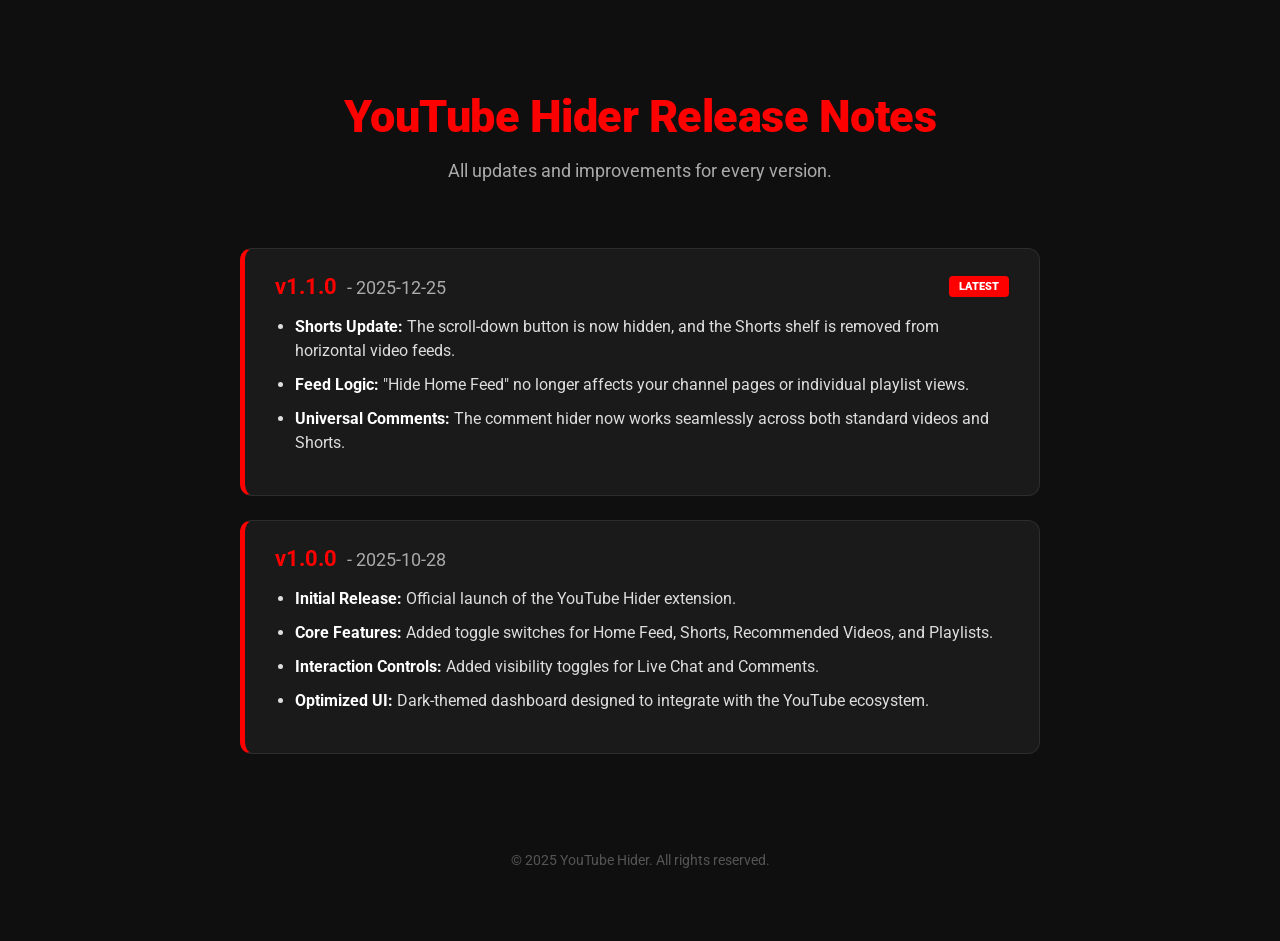
==== index.html @ e8aa633d "Update release date for version 1.0.0" ====
<!DOCTYPE html>
<html lang="en">
<head>
    <meta charset="UTF-8">
    <meta name="viewport" content="width=device-width, initial-scale=1.0">
    <title>YouTube Hider Release Notes</title>
    <link rel="stylesheet" href="style.css">
    <link href="https://fonts.googleapis.com/css2?family=Roboto:wght@400;700;900&display=swap" rel="stylesheet">
</head>
<body>

    <header>
        <h1>YouTube Hider Release Notes</h1>
        <p>All updates and improvements for every version.</p>
    </header>

    <main class="container">
        <article class="release-card">
            <div class="version-header">
                <span class="version-title">v1.1.0 <span class="version-date">- 2025-12-25</span></span>
                <span class="tag-latest">Latest</span>
            </div>
            <ul class="change-list">
                <li><strong>Shorts Update:</strong> The scroll-down button is now hidden, and the Shorts shelf is removed from horizontal video feeds.</li>
                <li><strong>Feed Logic:</strong> "Hide Home Feed" no longer affects your channel pages or individual playlist views.</li>
                <li><strong>Universal Comments:</strong> The comment hider now works seamlessly across both standard videos and Shorts.</li>
            </ul>
        </article>

        <article class="release-card">
            <div class="version-header">
                <span class="version-title">v1.0.0 <span class="version-date">- 2025-10-28</span></span>
            </div>
            <ul class="change-list">
                <li><strong>Initial Release:</strong> Official launch of the YouTube Hider extension.</li>
                <li><strong>Core Features:</strong> Added toggle switches for Home Feed, Shorts, Recommended Videos, and Playlists.</li>
                <li><strong>Interaction Controls:</strong> Added visibility toggles for Live Chat and Comments.</li>
                <li><strong>Optimized UI:</strong> Dark-themed dashboard designed to integrate with the YouTube ecosystem.</li>
            </ul>
        </article>
    </main>

    <footer>
        <p>&copy; 2025 YouTube Hider. All rights reserved.</p>
    </footer>

</body>
</html>
---- style.css ----
:root {
    --bg-color: #0f0f0f;
    --card-bg: #1a1a1a;
    --card-hover-bg: #222222;
    --primary-red: #ff0000;
    --text-main: #ffffff;
    --text-secondary: #aaaaaa;
    --border-color: #2d2d2d;
    --transition-speed: 0.25s;
}

body {
    background-color: var(--bg-color);
    color: var(--text-main);
    /* Roboto is the standard YouTube font */
    font-family: 'Roboto', sans-serif;
    margin: 0;
    padding: 60px 20px;
    display: flex;
    flex-direction: column;
    align-items: center;
}

header {
    text-align: center;
    margin-bottom: 50px;
}

h1 {
    color: var(--primary-red);
    font-size: 2.8rem;
    margin-bottom: 10px;
    font-weight: 900;
    letter-spacing: -0.5px;
}

header p {
    color: var(--text-secondary);
    font-size: 1.1rem;
    font-weight: 400;
}

.container {
    width: 100%;
    max-width: 800px;
}

/* --- Card Styles --- */
.release-card {
    background-color: var(--card-bg);
    border: 1px solid var(--border-color);
    border-left: 5px solid var(--primary-red);
    border-radius: 12px;
    padding: 24px 30px;
    margin-bottom: 24px;
    cursor: default;
    transition: all var(--transition-speed) ease;
}

/* --- Hover Effect --- */
.release-card:hover {
    background-color: var(--card-hover-bg);
    transform: translateY(-4px);
    box-shadow: 0 10px 20px rgba(0, 0, 0, 0.4);
    border-color: #444;
}

.version-header {
    display: flex;
    justify-content: space-between;
    align-items: center;
    margin-bottom: 15px;
}

.version-title {
    color: var(--primary-red);
    font-weight: 700;
    font-size: 1.4rem;
}

.version-date {
    color: var(--text-secondary);
    font-weight: 400;
    font-size: 1.1rem;
    margin-left: 5px;
}

.tag-latest {
    background-color: var(--primary-red);
    color: white;
    font-size: 0.7rem;
    font-weight: 900;
    padding: 4px 10px;
    border-radius: 4px;
    text-transform: uppercase;
}

.change-list {
    list-style-type: disc;
    margin-left: 20px;
    padding: 0;
    color: #dddddd;
}

.change-list li {
    margin-bottom: 10px;
    font-size: 1rem;
    line-height: 1.5;
}

.change-list li strong {
    color: var(--text-main);
}

footer {
    margin-top: 60px;
    color: #555555;
    font-size: 0.85rem;
}
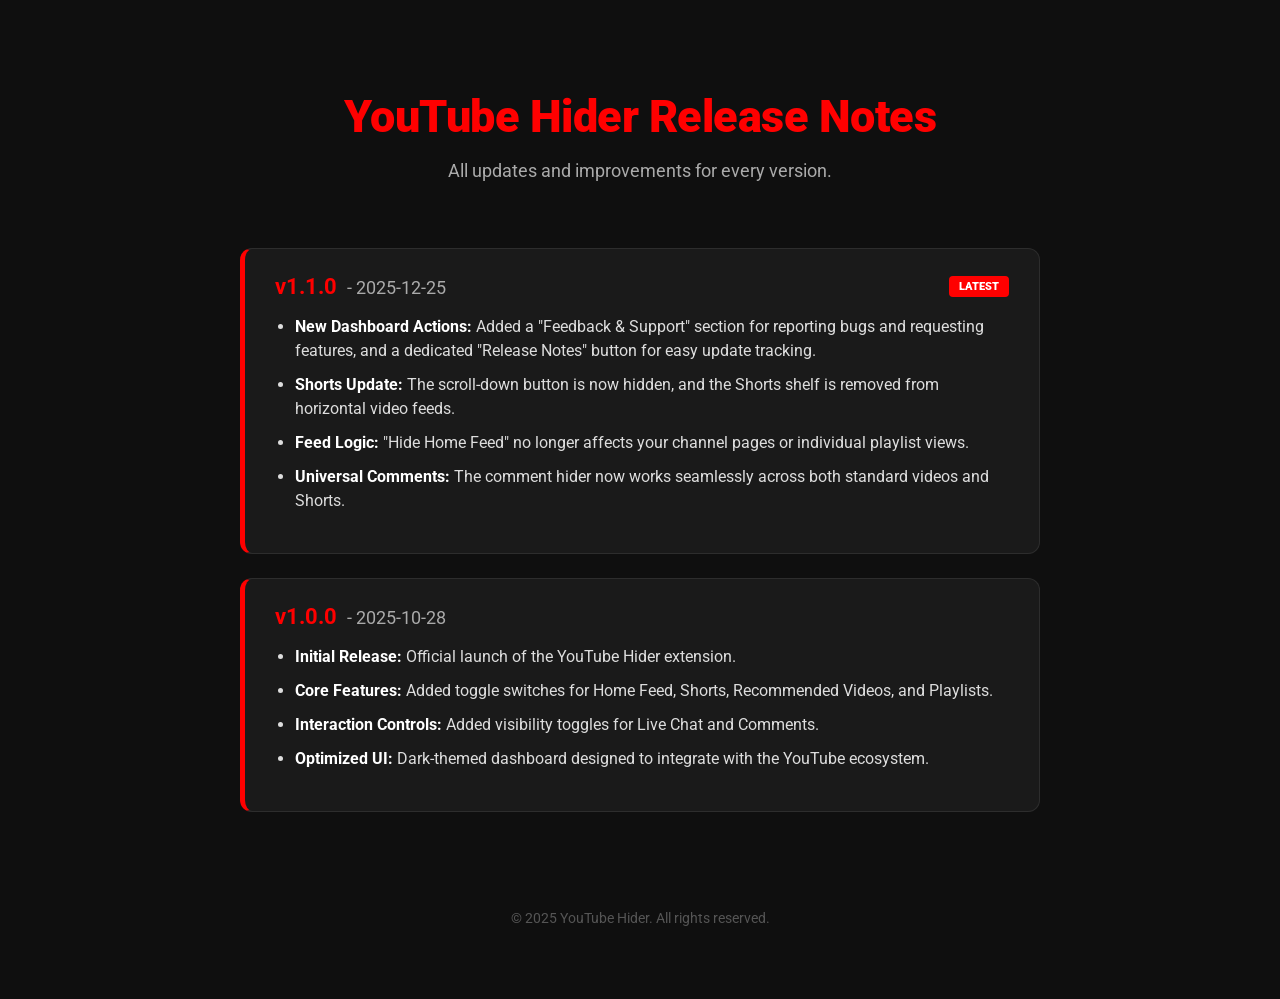
==== commit 8b365b48: "Update index.html" ====
--- a/index.html
+++ b/index.html
@@ -21,6 +21,7 @@
                 <span class="tag-latest">Latest</span>
             </div>
             <ul class="change-list">
+                <li><strong>New Dashboard Actions:</strong> Added a "Feedback & Support" section for reporting bugs and requesting features, and a dedicated "Release Notes" button for easy update tracking.</li>
                 <li><strong>Shorts Update:</strong> The scroll-down button is now hidden, and the Shorts shelf is removed from horizontal video feeds.</li>
                 <li><strong>Feed Logic:</strong> "Hide Home Feed" no longer affects your channel pages or individual playlist views.</li>
                 <li><strong>Universal Comments:</strong> The comment hider now works seamlessly across both standard videos and Shorts.</li>
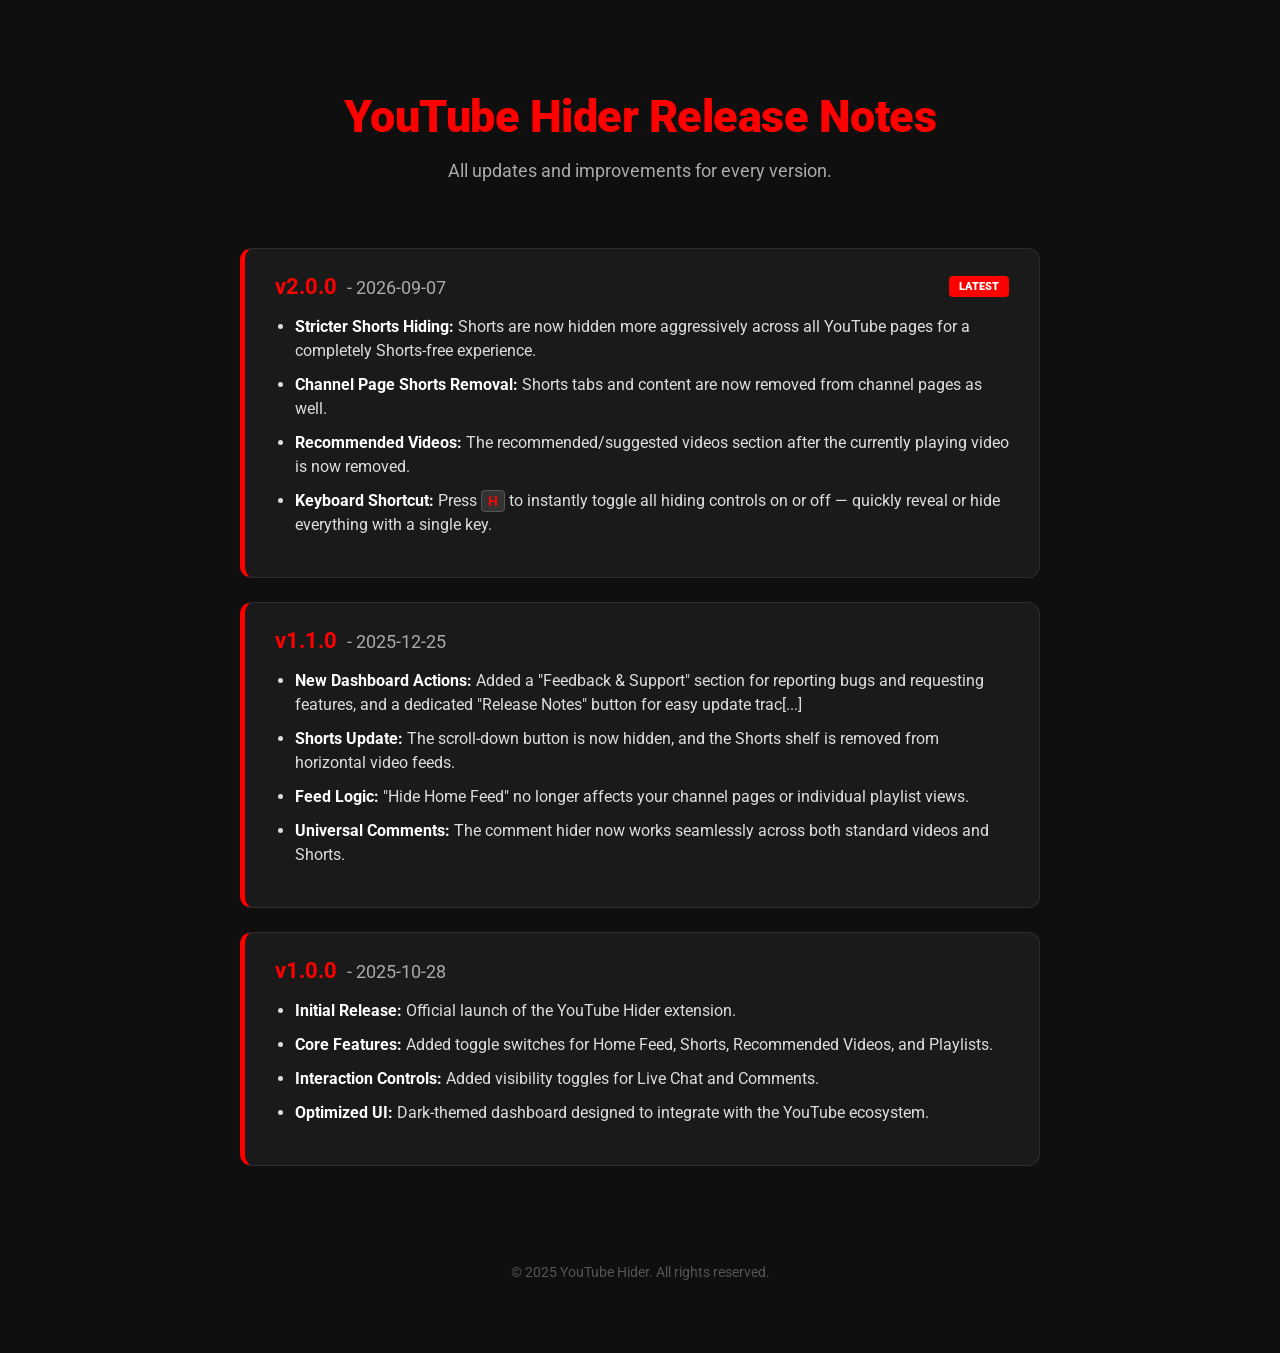
==== commit 8fbb0f39: "Rename release-notes.html to index.html" ====
--- a/index.html
+++ b/index.html
@@ -4,7 +4,7 @@
     <meta charset="UTF-8">
     <meta name="viewport" content="width=device-width, initial-scale=1.0">
     <title>YouTube Hider Release Notes</title>
-    <link rel="stylesheet" href="style.css">
+    <link rel="stylesheet" href="release-notes.css">
     <link href="https://fonts.googleapis.com/css2?family=Roboto:wght@400;700;900&display=swap" rel="stylesheet">
 </head>
 <body>
@@ -17,11 +17,23 @@
     <main class="container">
         <article class="release-card">
             <div class="version-header">
-                <span class="version-title">v1.1.0 <span class="version-date">- 2025-12-25</span></span>
+                <span class="version-title">v2.0.0 <span class="version-date">- 2026-09-07</span></span>
                 <span class="tag-latest">Latest</span>
             </div>
             <ul class="change-list">
-                <li><strong>New Dashboard Actions:</strong> Added a "Feedback & Support" section for reporting bugs and requesting features, and a dedicated "Release Notes" button for easy update tracking.</li>
+                <li><strong>Stricter Shorts Hiding:</strong> Shorts are now hidden more aggressively across all YouTube pages for a completely Shorts-free experience.</li>
+                <li><strong>Channel Page Shorts Removal:</strong> Shorts tabs and content are now removed from channel pages as well.</li>
+                <li><strong>Recommended Videos:</strong> The recommended/suggested videos section after the currently playing video is now removed.</li>
+                <li><strong>Keyboard Shortcut:</strong> Press <kbd>H</kbd> to instantly toggle all hiding controls on or off — quickly reveal or hide everything with a single key.</li>
+            </ul>
+        </article>
+
+        <article class="release-card">
+            <div class="version-header">
+                <span class="version-title">v1.1.0 <span class="version-date">- 2025-12-25</span></span>
+            </div>
+            <ul class="change-list">
+                <li><strong>New Dashboard Actions:</strong> Added a "Feedback & Support" section for reporting bugs and requesting features, and a dedicated "Release Notes" button for easy update trac[...]</li>
                 <li><strong>Shorts Update:</strong> The scroll-down button is now hidden, and the Shorts shelf is removed from horizontal video feeds.</li>
                 <li><strong>Feed Logic:</strong> "Hide Home Feed" no longer affects your channel pages or individual playlist views.</li>
                 <li><strong>Universal Comments:</strong> The comment hider now works seamlessly across both standard videos and Shorts.</li>
--- a/release-notes.css
+++ b/release-notes.css
@@ -0,0 +1,131 @@
+:root {
+    --bg-color: #0f0f0f;
+    --card-bg: #1a1a1a;
+    --card-hover-bg: #222222;
+    --primary-red: #ff0000;
+    --text-main: #ffffff;
+    --text-secondary: #aaaaaa;
+    --border-color: #2d2d2d;
+    --transition-speed: 0.25s;
+}
+
+body {
+    background-color: var(--bg-color);
+    color: var(--text-main);
+    /* Roboto is the standard YouTube font */
+    font-family: 'Roboto', sans-serif;
+    margin: 0;
+    padding: 60px 20px;
+    display: flex;
+    flex-direction: column;
+    align-items: center;
+}
+
+header {
+    text-align: center;
+    margin-bottom: 50px;
+}
+
+h1 {
+    color: var(--primary-red);
+    font-size: 2.8rem;
+    margin-bottom: 10px;
+    font-weight: 900;
+    letter-spacing: -0.5px;
+}
+
+header p {
+    color: var(--text-secondary);
+    font-size: 1.1rem;
+    font-weight: 400;
+}
+
+.container {
+    width: 100%;
+    max-width: 800px;
+}
+
+/* --- Card Styles --- */
+.release-card {
+    background-color: var(--card-bg);
+    border: 1px solid var(--border-color);
+    border-left: 5px solid var(--primary-red);
+    border-radius: 12px;
+    padding: 24px 30px;
+    margin-bottom: 24px;
+    cursor: default;
+    transition: all var(--transition-speed) ease;
+}
+
+/* --- Hover Effect --- */
+.release-card:hover {
+    background-color: var(--card-hover-bg);
+    transform: translateY(-4px);
+    box-shadow: 0 10px 20px rgba(0, 0, 0, 0.4);
+    border-color: #444;
+}
+
+.version-header {
+    display: flex;
+    justify-content: space-between;
+    align-items: center;
+    margin-bottom: 15px;
+}
+
+.version-title {
+    color: var(--primary-red);
+    font-weight: 700;
+    font-size: 1.4rem;
+}
+
+.version-date {
+    color: var(--text-secondary);
+    font-weight: 400;
+    font-size: 1.1rem;
+    margin-left: 5px;
+}
+
+.tag-latest {
+    background-color: var(--primary-red);
+    color: white;
+    font-size: 0.7rem;
+    font-weight: 900;
+    padding: 4px 10px;
+    border-radius: 4px;
+    text-transform: uppercase;
+}
+
+.change-list {
+    list-style-type: disc;
+    margin-left: 20px;
+    padding: 0;
+    color: #dddddd;
+}
+
+.change-list li {
+    margin-bottom: 10px;
+    font-size: 1rem;
+    line-height: 1.5;
+}
+
+.change-list li strong {
+    color: var(--text-main);
+}
+
+/* --- Keyboard Shortcut Style --- */
+kbd {
+    background-color: #333;
+    border: 1px solid #555;
+    border-radius: 4px;
+    padding: 2px 6px;
+    font-family: 'Roboto', sans-serif;
+    font-size: 0.85rem;
+    font-weight: 700;
+    color: var(--primary-red);
+}
+
+footer {
+    margin-top: 60px;
+    color: #555555;
+    font-size: 0.85rem;
+}
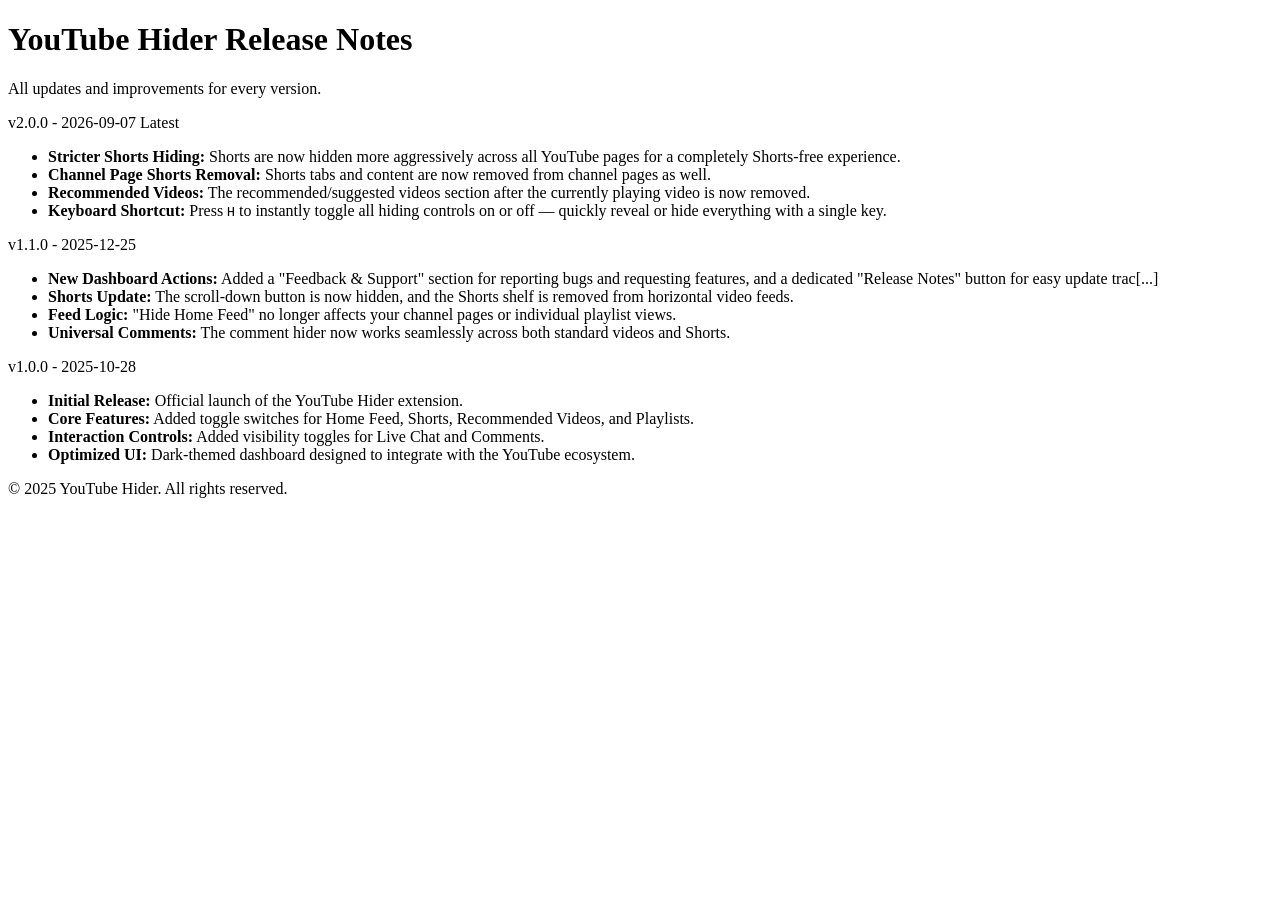
==== commit fab187f4: "Update index.html" ====
--- a/index.html
+++ b/index.html
@@ -4,7 +4,7 @@
     <meta charset="UTF-8">
     <meta name="viewport" content="width=device-width, initial-scale=1.0">
     <title>YouTube Hider Release Notes</title>
-    <link rel="stylesheet" href="release-notes.css">
+    <link rel="stylesheet" href="style.css">
     <link href="https://fonts.googleapis.com/css2?family=Roboto:wght@400;700;900&display=swap" rel="stylesheet">
 </head>
 <body>
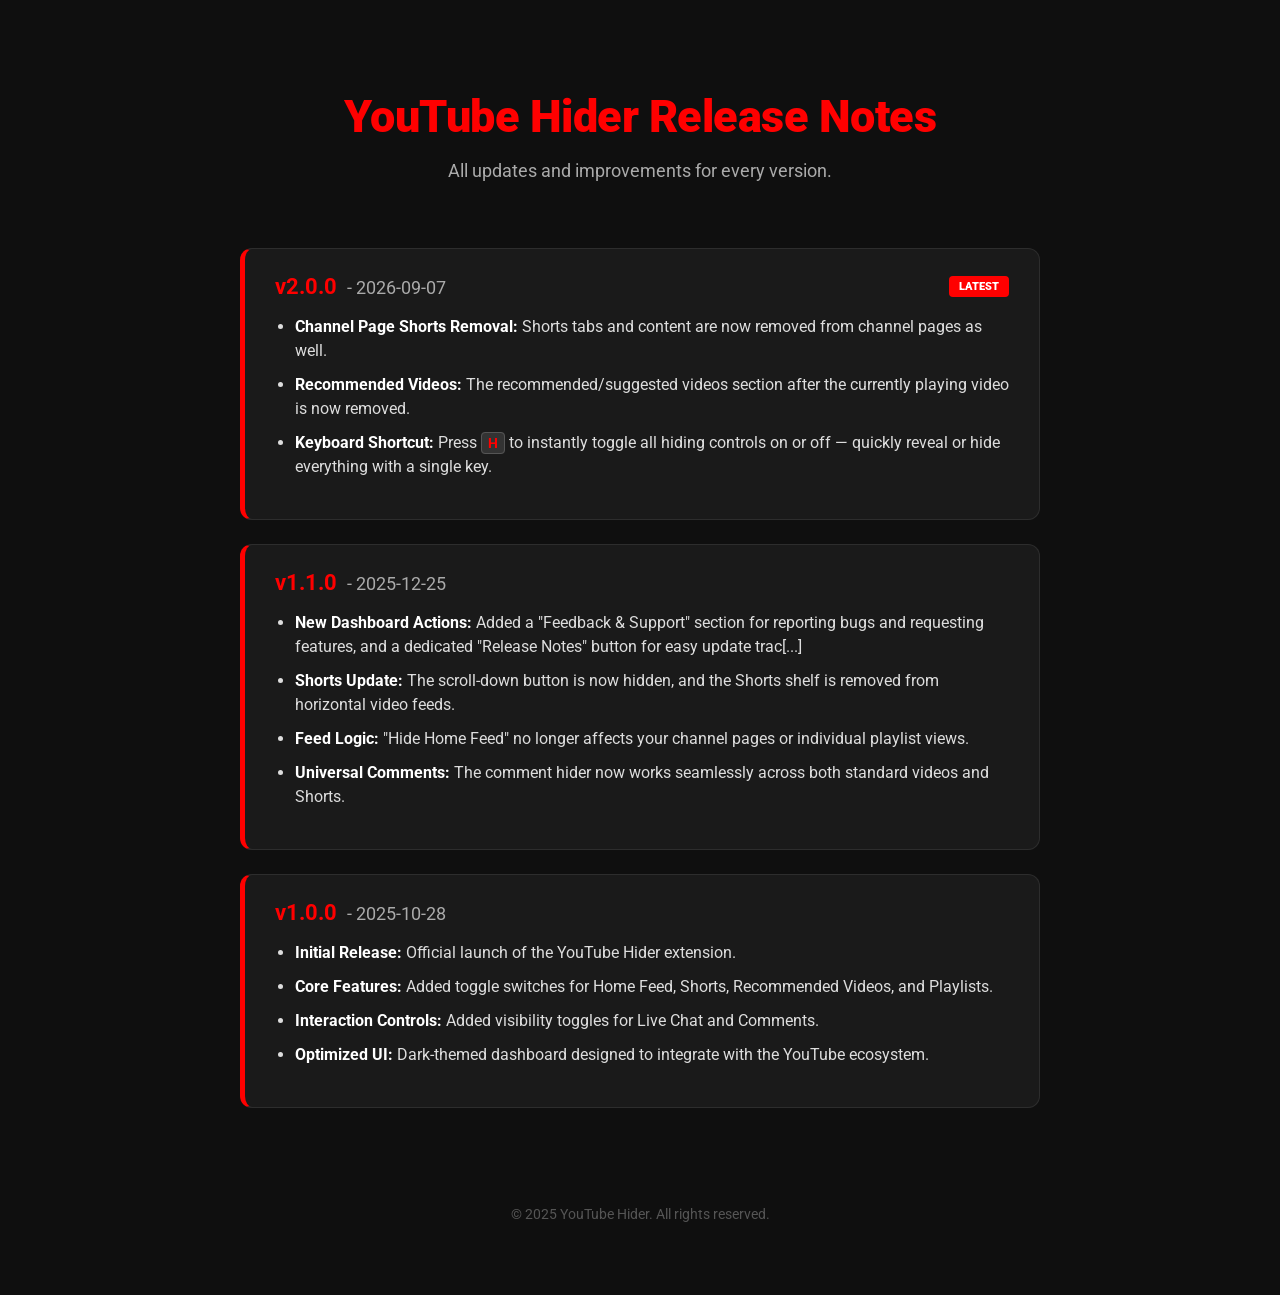
==== commit 560f2906: "Remove 'Stricter Shorts Hiding' entry from change list Removed the description of stricter shorts hi" ====
--- a/index.html
+++ b/index.html
@@ -21,7 +21,6 @@
                 <span class="tag-latest">Latest</span>
             </div>
             <ul class="change-list">
-                <li><strong>Stricter Shorts Hiding:</strong> Shorts are now hidden more aggressively across all YouTube pages for a completely Shorts-free experience.</li>
                 <li><strong>Channel Page Shorts Removal:</strong> Shorts tabs and content are now removed from channel pages as well.</li>
                 <li><strong>Recommended Videos:</strong> The recommended/suggested videos section after the currently playing video is now removed.</li>
                 <li><strong>Keyboard Shortcut:</strong> Press <kbd>H</kbd> to instantly toggle all hiding controls on or off — quickly reveal or hide everything with a single key.</li>
--- a/style.css
+++ b/style.css
@@ -0,0 +1,131 @@
+:root {
+    --bg-color: #0f0f0f;
+    --card-bg: #1a1a1a;
+    --card-hover-bg: #222222;
+    --primary-red: #ff0000;
+    --text-main: #ffffff;
+    --text-secondary: #aaaaaa;
+    --border-color: #2d2d2d;
+    --transition-speed: 0.25s;
+}
+
+body {
+    background-color: var(--bg-color);
+    color: var(--text-main);
+    /* Roboto is the standard YouTube font */
+    font-family: 'Roboto', sans-serif;
+    margin: 0;
+    padding: 60px 20px;
+    display: flex;
+    flex-direction: column;
+    align-items: center;
+}
+
+header {
+    text-align: center;
+    margin-bottom: 50px;
+}
+
+h1 {
+    color: var(--primary-red);
+    font-size: 2.8rem;
+    margin-bottom: 10px;
+    font-weight: 900;
+    letter-spacing: -0.5px;
+}
+
+header p {
+    color: var(--text-secondary);
+    font-size: 1.1rem;
+    font-weight: 400;
+}
+
+.container {
+    width: 100%;
+    max-width: 800px;
+}
+
+/* --- Card Styles --- */
+.release-card {
+    background-color: var(--card-bg);
+    border: 1px solid var(--border-color);
+    border-left: 5px solid var(--primary-red);
+    border-radius: 12px;
+    padding: 24px 30px;
+    margin-bottom: 24px;
+    cursor: default;
+    transition: all var(--transition-speed) ease;
+}
+
+/* --- Hover Effect --- */
+.release-card:hover {
+    background-color: var(--card-hover-bg);
+    transform: translateY(-4px);
+    box-shadow: 0 10px 20px rgba(0, 0, 0, 0.4);
+    border-color: #444;
+}
+
+.version-header {
+    display: flex;
+    justify-content: space-between;
+    align-items: center;
+    margin-bottom: 15px;
+}
+
+.version-title {
+    color: var(--primary-red);
+    font-weight: 700;
+    font-size: 1.4rem;
+}
+
+.version-date {
+    color: var(--text-secondary);
+    font-weight: 400;
+    font-size: 1.1rem;
+    margin-left: 5px;
+}
+
+.tag-latest {
+    background-color: var(--primary-red);
+    color: white;
+    font-size: 0.7rem;
+    font-weight: 900;
+    padding: 4px 10px;
+    border-radius: 4px;
+    text-transform: uppercase;
+}
+
+.change-list {
+    list-style-type: disc;
+    margin-left: 20px;
+    padding: 0;
+    color: #dddddd;
+}
+
+.change-list li {
+    margin-bottom: 10px;
+    font-size: 1rem;
+    line-height: 1.5;
+}
+
+.change-list li strong {
+    color: var(--text-main);
+}
+
+/* --- Keyboard Shortcut Style --- */
+kbd {
+    background-color: #333;
+    border: 1px solid #555;
+    border-radius: 4px;
+    padding: 2px 6px;
+    font-family: 'Roboto', sans-serif;
+    font-size: 0.85rem;
+    font-weight: 700;
+    color: var(--primary-red);
+}
+
+footer {
+    margin-top: 60px;
+    color: #555555;
+    font-size: 0.85rem;
+}
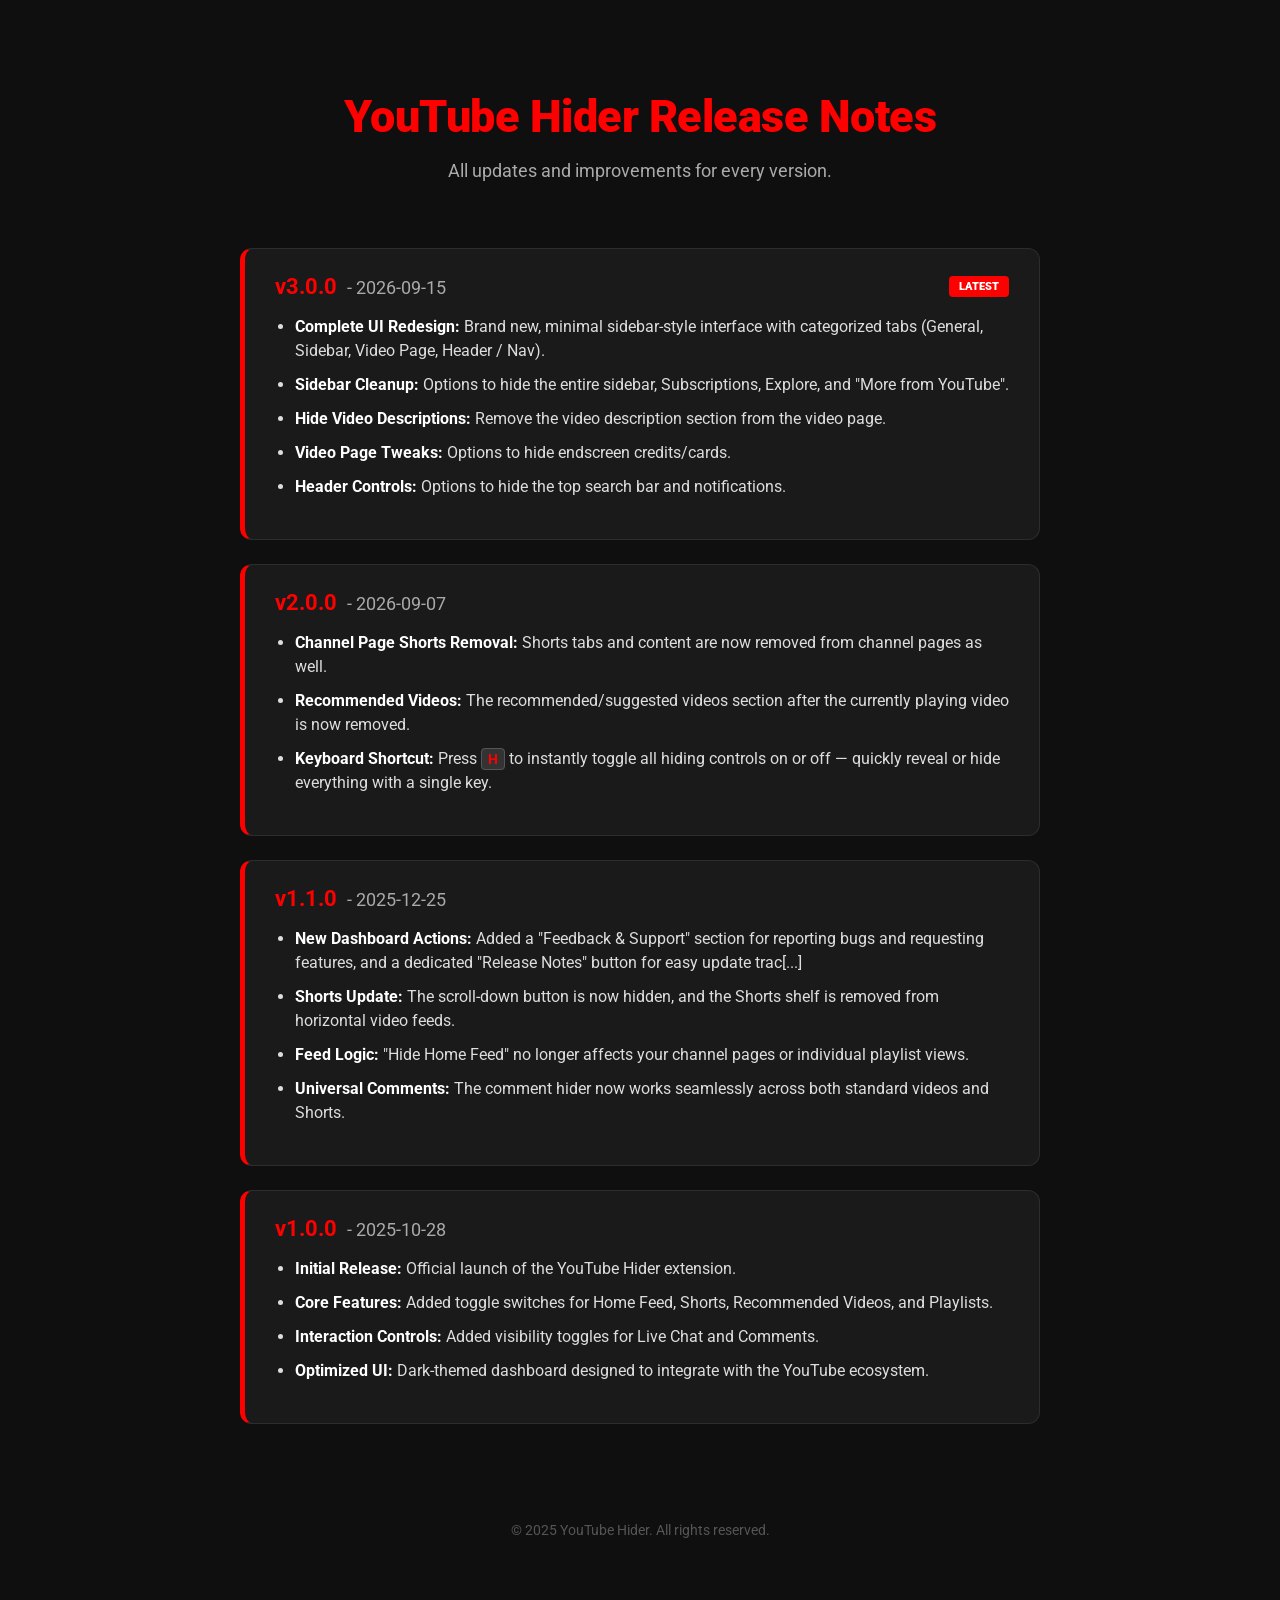
==== commit 04ab8fa9: "Update index.html" ====
--- a/index.html
+++ b/index.html
@@ -17,8 +17,25 @@
     <main class="container">
         <article class="release-card">
             <div class="version-header">
+                <span class="version-title">v3.0.0 <span class="version-date">- 2026-09-15</span></span>
+                <span class="tag-latest">Latest</span>
+            </div>
+            <ul class="change-list">
+                <li><strong>Complete UI Redesign:</strong> Brand new, minimal sidebar-style interface with categorized tabs (General, Sidebar, Video Page, Header / Nav).</li>
+                <li><strong>Sidebar Cleanup:</strong> Options to hide the entire sidebar, Subscriptions, Explore, and "More from YouTube".</li>
+                <li><strong>Hide Video Descriptions:</strong> Remove the video description section from the video page.</li>
+                <li><strong>Video Page Tweaks:</strong> Options to hide endscreen credits/cards.</li>
+                <li><strong>Header Controls:</strong> Options to hide the top search bar and notifications.</li>
+            </ul>
+        </article>
+
+
+        </article>
+
+
+        <article class="release-card">
+            <div class="version-header">
                 <span class="version-title">v2.0.0 <span class="version-date">- 2026-09-07</span></span>
-                <span class="tag-latest">Latest</span>
             </div>
             <ul class="change-list">
                 <li><strong>Channel Page Shorts Removal:</strong> Shorts tabs and content are now removed from channel pages as well.</li>
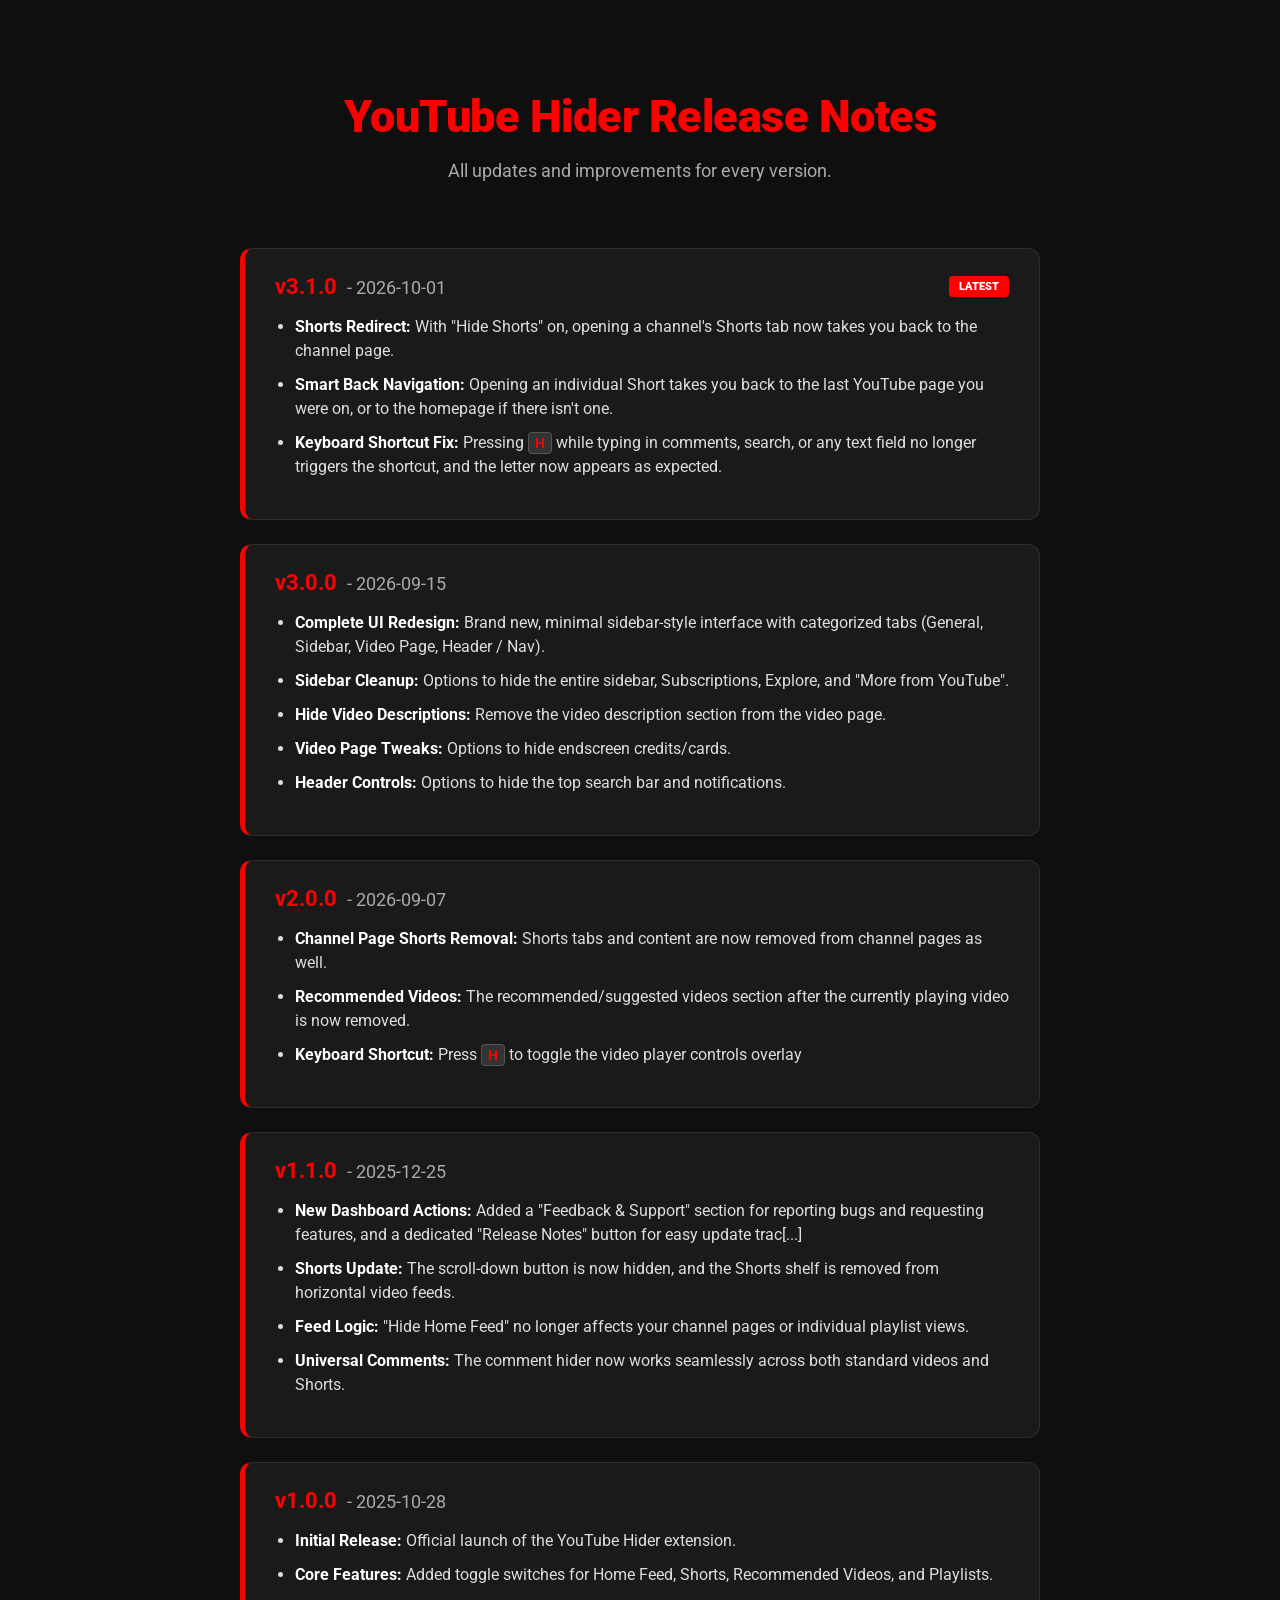
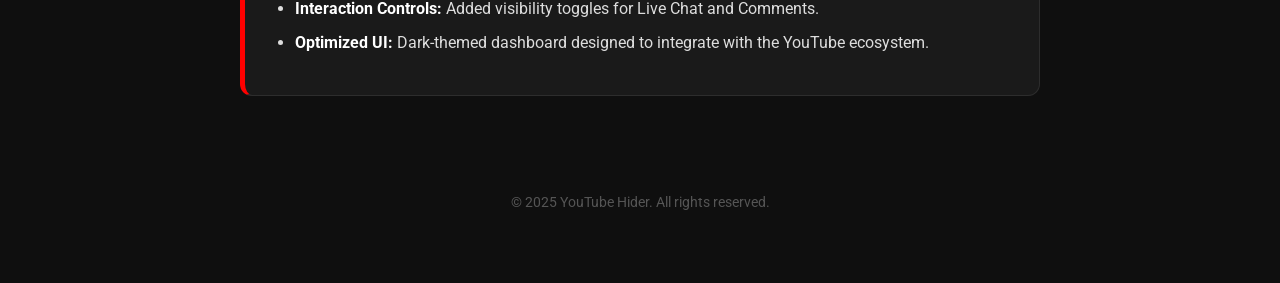
==== commit 740a2c3c: "Update index.html" ====
--- a/index.html
+++ b/index.html
@@ -6,6 +6,7 @@
     <title>YouTube Hider Release Notes</title>
     <link rel="stylesheet" href="style.css">
     <link href="https://fonts.googleapis.com/css2?family=Roboto:wght@400;700;900&display=swap" rel="stylesheet">
+    <link rel="icon" href="favicon.png" type="image/x-icon">
 </head>
 <body>
 
@@ -15,10 +16,24 @@
     </header>
 
     <main class="container">
+
+
+        <article class="release-card">
+            <div class="version-header">
+                <span class="version-title">v3.1.0 <span class="version-date">- 2026-10-01</span></span>
+                <span class="tag-latest">Latest</span>
+            </div>
+            <ul class="change-list">
+                <li><strong>Shorts Redirect:</strong> With "Hide Shorts" on, opening a channel's Shorts tab now takes you back to the channel page.</li>
+                <li><strong>Smart Back Navigation:</strong> Opening an individual Short takes you back to the last YouTube page you were on, or to the homepage if there isn't one.</li>
+                <li><strong>Keyboard Shortcut Fix:</strong> Pressing <kbd>H</kbd> while typing in comments, search, or any text field no longer triggers the shortcut, and the letter now appears as expected.</li>
+            </ul>
+        </article>
+
+
         <article class="release-card">
             <div class="version-header">
                 <span class="version-title">v3.0.0 <span class="version-date">- 2026-09-15</span></span>
-                <span class="tag-latest">Latest</span>
             </div>
             <ul class="change-list">
                 <li><strong>Complete UI Redesign:</strong> Brand new, minimal sidebar-style interface with categorized tabs (General, Sidebar, Video Page, Header / Nav).</li>
@@ -30,8 +45,6 @@
         </article>
 
 
-        </article>
-
 
         <article class="release-card">
             <div class="version-header">
@@ -40,7 +53,7 @@
             <ul class="change-list">
                 <li><strong>Channel Page Shorts Removal:</strong> Shorts tabs and content are now removed from channel pages as well.</li>
                 <li><strong>Recommended Videos:</strong> The recommended/suggested videos section after the currently playing video is now removed.</li>
-                <li><strong>Keyboard Shortcut:</strong> Press <kbd>H</kbd> to instantly toggle all hiding controls on or off — quickly reveal or hide everything with a single key.</li>
+                <li><strong>Keyboard Shortcut:</strong> Press <kbd>H</kbd> to toggle the video player controls overlay </li>
             </ul>
         </article>
 
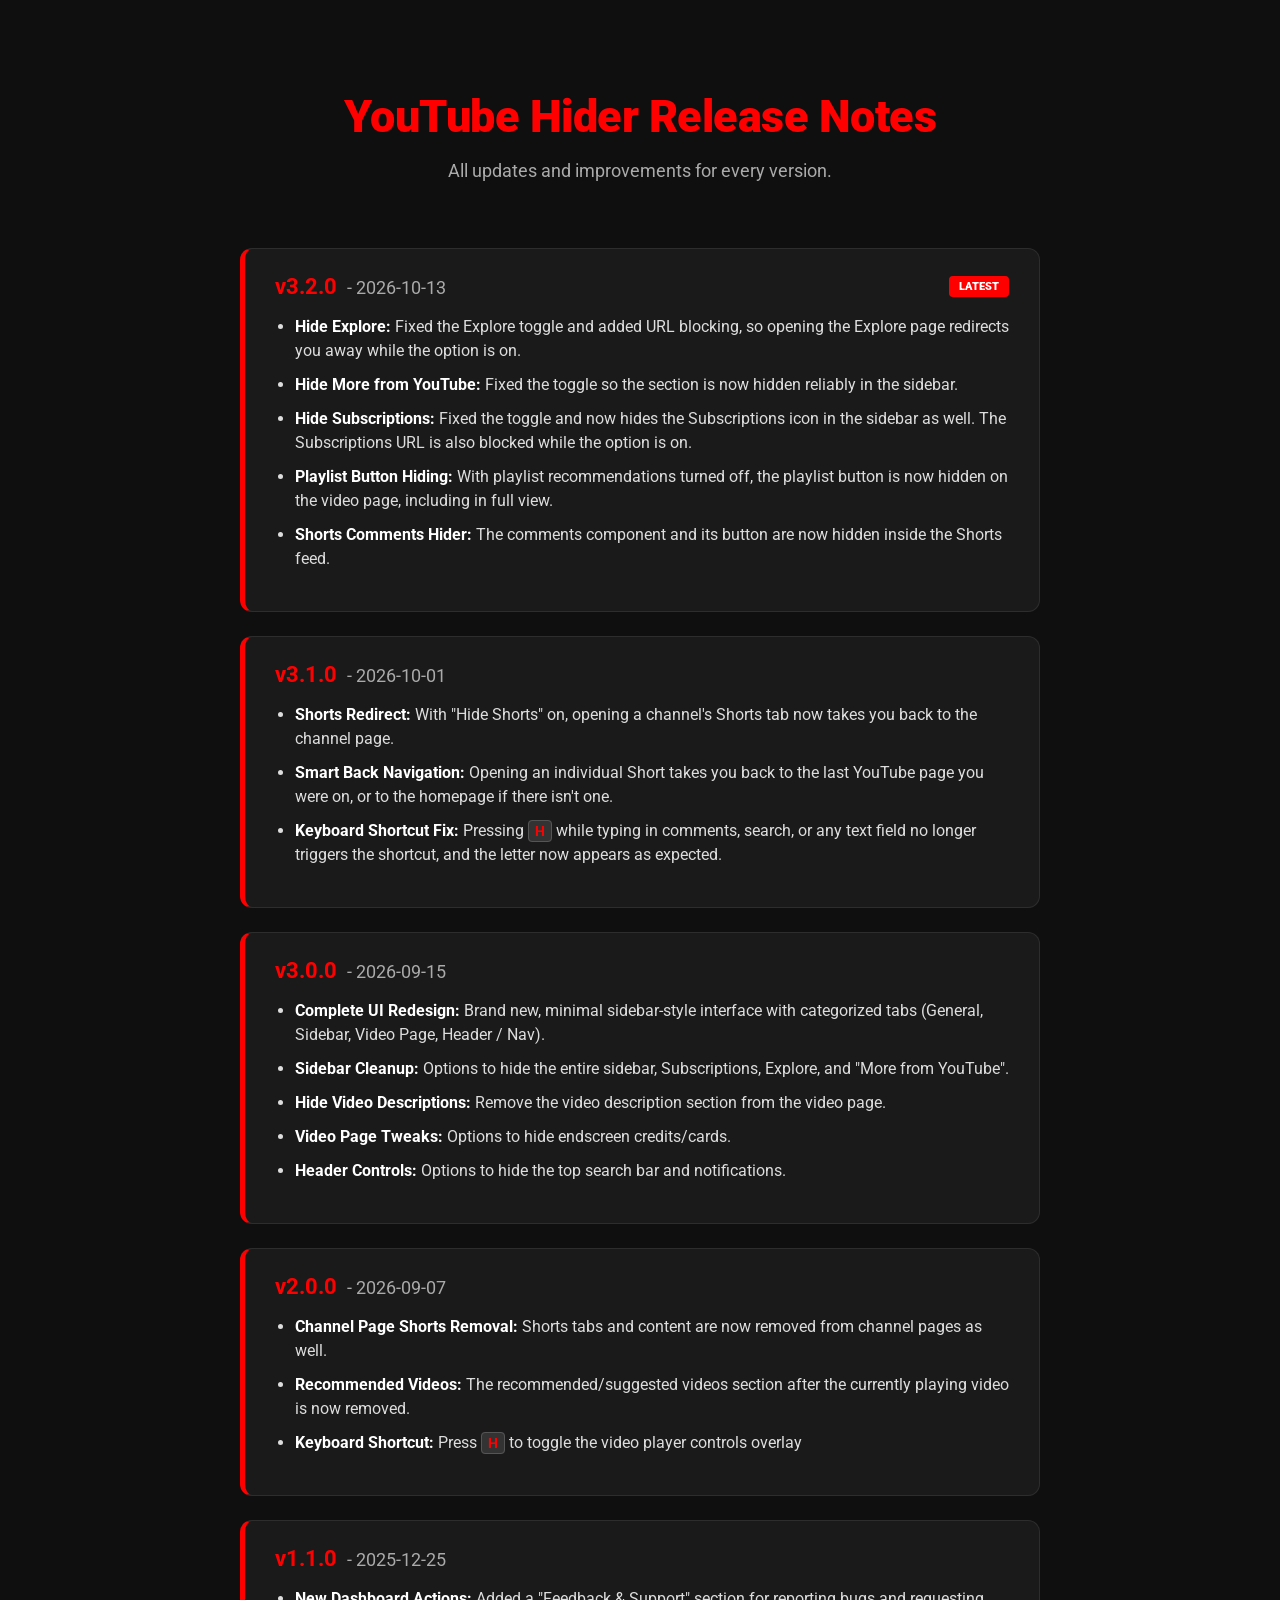
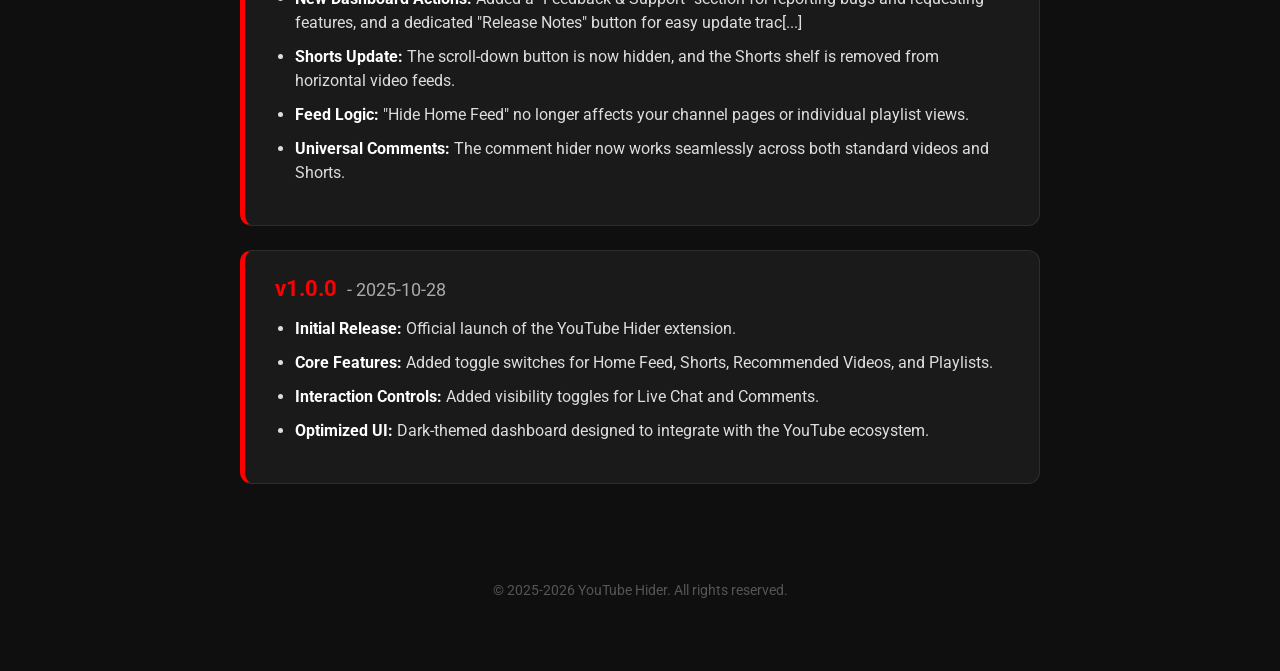
==== commit 36c7ad5e: "Update index.html" ====
--- a/index.html
+++ b/index.html
@@ -17,11 +17,24 @@
 
     <main class="container">
 
+        <article class="release-card">
+            <div class="version-header">
+                <span class="version-title">v3.2.0 <span class="version-date">- 2026-10-13</span></span>
+                <span class="tag-latest">Latest</span>
+            </div>
+            <ul class="change-list">
+                <li><strong>Hide Explore:</strong> Fixed the Explore toggle and added URL blocking, so opening the Explore page redirects you away while the option is on.</li>
+                <li><strong>Hide More from YouTube:</strong> Fixed the toggle so the section is now hidden reliably in the sidebar.</li>
+                <li><strong>Hide Subscriptions:</strong> Fixed the toggle and now hides the Subscriptions icon in the sidebar as well. The Subscriptions URL is also blocked while the option is on.</li>
+                <li><strong>Playlist Button Hiding:</strong> With playlist recommendations turned off, the playlist button is now hidden on the video page, including in full view.</li>
+                <li><strong>Shorts Comments Hider:</strong> The comments component and its button are now hidden inside the Shorts feed.</li>
+            </ul>
+        </article>
+
 
         <article class="release-card">
             <div class="version-header">
                 <span class="version-title">v3.1.0 <span class="version-date">- 2026-10-01</span></span>
-                <span class="tag-latest">Latest</span>
             </div>
             <ul class="change-list">
                 <li><strong>Shorts Redirect:</strong> With "Hide Shorts" on, opening a channel's Shorts tab now takes you back to the channel page.</li>
@@ -83,7 +96,9 @@
     </main>
 
     <footer>
-        <p>&copy; 2025 YouTube Hider. All rights reserved.</p>
+
+        <p>&copy; 2025-2026 YouTube Hider. All rights reserved.</p>
+    
     </footer>
 
 </body>
